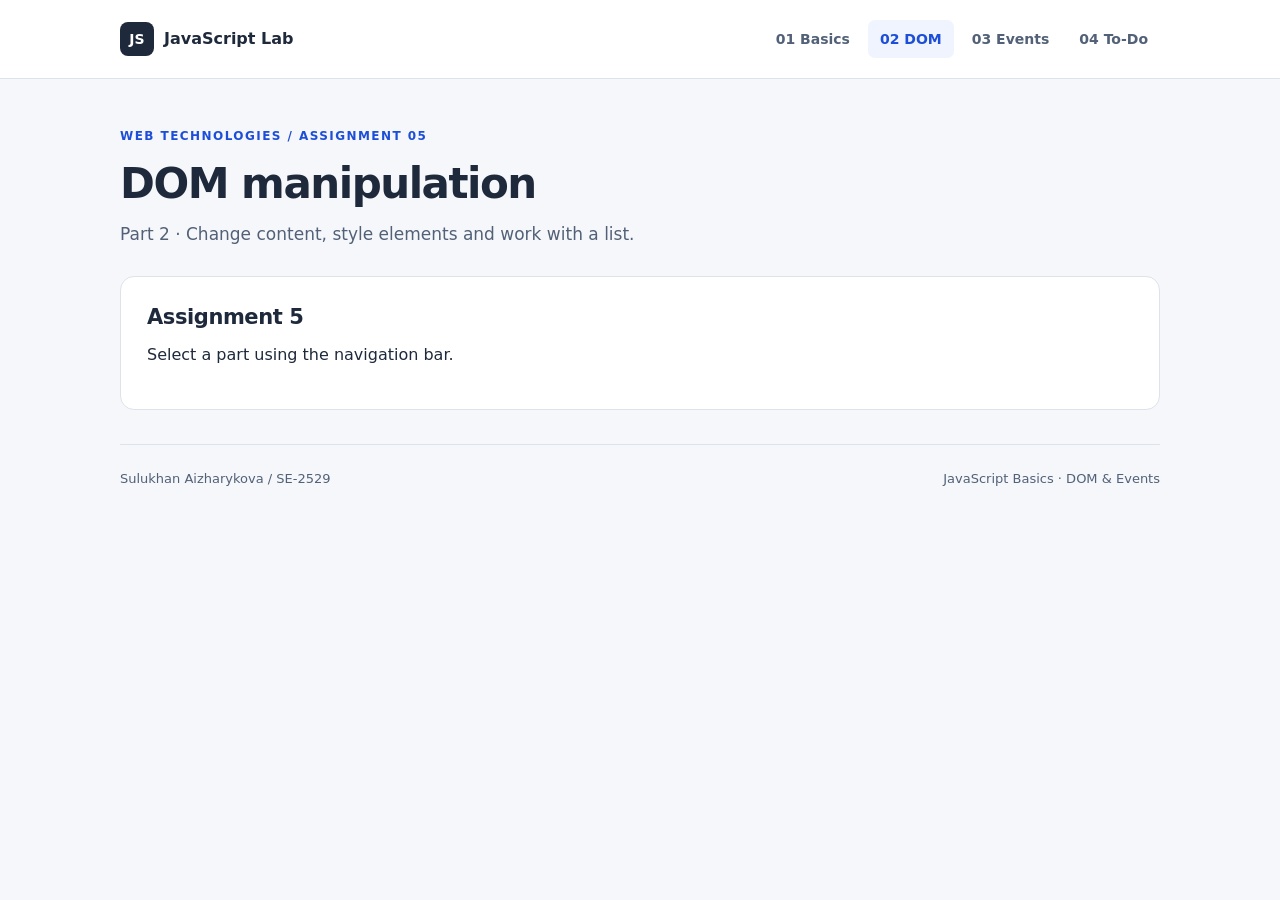
==== dom.html @ f7e80d5c "feat: add four pages with shared navbar and responsive styles" ====
<!DOCTYPE html>
<html lang="en">
<head>
  <meta charset="UTF-8">
  <meta name="viewport" content="width=device-width, initial-scale=1.0">
  <meta name="description" content="Assignment 5 JavaScript basics, DOM manipulation and events by Sulukhan Aizharykova, SE-2529.">
  <title>DOM manipulation | JavaScript Lab</title>
  <link rel="stylesheet" href="assets/css/style.css">
</head>
<body>
  <a class="skip-link" href="#main">Skip to content</a>
  <header class="site-header">
    <div class="shell header-inner">
      <a class="brand" href="index.html"><span class="brand-icon" aria-hidden="true">JS</span> JavaScript Lab</a>
      <nav aria-label="Assignment parts">
        <a href="index.html">01 Basics</a>
        <a href="dom.html" aria-current="page">02 DOM</a>
        <a href="events.html">03 Events</a>
        <a href="todo.html">04 To-Do</a>
      </nav>
    </div>
  </header>
  <main id="main" class="shell">
    <div class="page-heading">
      <p class="eyebrow">WEB TECHNOLOGIES / ASSIGNMENT 05</p>
      <h1>DOM manipulation</h1>
      <p class="intro">Part 2 · Change content, style elements and work with a list.</p>
    </div>
    <section class="card"><h2>Assignment 5</h2><p>Select a part using the navigation bar.</p></section>
  </main>
  <footer class="shell site-footer">
    <span>Sulukhan Aizharykova <span aria-hidden="true">/</span> SE-2529</span>
    <span>JavaScript Basics · DOM &amp; Events</span>
  </footer>
</body>
</html>
---- assets/css/style.css ----
:root {
  color-scheme: light;
  --ink: #1e293b;
  --muted: #526177;
  --line: #dce3eb;
  --accent: #1d4ed8;
  --soft: #eff4ff;
  --surface: #ffffff;
}
* { box-sizing: border-box; }
body { margin: 0; background: #f5f7fa; color: var(--ink); font: 16px/1.6 system-ui, -apple-system, BlinkMacSystemFont, "Segoe UI", sans-serif; }
a { color: var(--accent); text-underline-offset: 3px; }
button, input, select { font: inherit; }
button, input, select, a { -webkit-tap-highlight-color: transparent; }
:focus-visible { outline: 3px solid #e89713; outline-offset: 4px; }
.shell { width: min(1040px, calc(100% - 48px)); margin-inline: auto; }
.site-header { background: var(--surface); border-bottom: 1px solid var(--line); }
.header-inner { display: flex; justify-content: space-between; align-items: center; gap: 24px; padding-block: 20px; }
.brand { display: inline-flex; align-items: center; gap: 10px; font-weight: 750; text-decoration: none; color: var(--ink); white-space: nowrap; }
.brand-icon { display: inline-grid; place-items: center; width: 34px; height: 34px; border-radius: 8px; background: var(--ink); color: #fff; font-size: 14px; }
nav { display: flex; flex-wrap: wrap; gap: 6px; }
nav a { padding: 8px 12px; color: var(--muted); border-radius: 7px; font-size: 14px; font-weight: 600; text-decoration: none; }
nav a:hover, nav a[aria-current="page"] { color: var(--accent); background: var(--soft); }
.page-heading { padding: 48px 0 28px; max-width: 740px; }
.eyebrow { color: var(--accent); font-size: 12px; font-weight: 750; letter-spacing: 0.12em; margin: 0 0 12px; }
h1 { margin: 0 0 12px; font-size: clamp(30px, 5vw, 42px); line-height: 1.2; letter-spacing: -0.035em; }
.intro { color: var(--muted); margin: 0; font-size: 17px; }
.grid { display: grid; grid-template-columns: repeat(2, minmax(0, 1fr)); gap: 20px; }
.card { background: var(--surface); padding: 26px; border: 1px solid var(--line); border-radius: 14px; margin-bottom: 20px; }
.grid .card { margin-bottom: 0; }
.task-label { margin: 0 0 8px; color: var(--accent); font-size: 12px; font-weight: 750; letter-spacing: 0.08em; text-transform: uppercase; }
h2 { margin: 0 0 10px; font-size: 21px; line-height: 1.35; letter-spacing: -0.02em; }
.card > p:not(.task-label) { margin-top: 0; }
.muted, .hint { color: var(--muted); }
.hint { font-size: 14px; }
.actions { display: flex; flex-wrap: wrap; gap: 10px; margin-top: 16px; }
button, .button { display: inline-flex; align-items: center; justify-content: center; border: 1px solid transparent; border-radius: 7px; background: var(--accent); color: #fff; padding: 9px 16px; font-weight: 600; text-decoration: none; cursor: pointer; }
button:hover, .button:hover { background: #173fae; }
button.secondary { color: var(--ink); background: #f1f4f8; border-color: var(--line); }
button.secondary:hover { background: #e4eaf2; }
button:disabled { opacity: 0.45; cursor: not-allowed; }
button.danger { background: #fff; color: #b42318; border-color: #f2cbc8; padding: 5px 12px; font-size: 14px; }
button.danger:hover { background: #fff1f0; }
label { display: block; font-weight: 600; font-size: 14px; margin-bottom: 6px; }
input:not([type="checkbox"]), select { width: 100%; min-height: 44px; border: 1px solid #aebac9; border-radius: 7px; padding: 9px 12px; background: #fff; color: var(--ink); }
input::placeholder { color: #66758a; }
.demo-block { padding: 22px; background-color: #eff4ff; border: 1px dashed #a9bce2; border-radius: 9px; font-size: 16px; color: #1e293b; }
.mouse-box { display: grid; place-items: center; text-align: center; min-height: 140px; background-color: #eff4ff; border: 1px dashed #a9bce2; border-radius: 9px; color: #1e293b; padding: 20px; }
.result { display: block; background: #f1f5f9; border: 1px solid var(--line); padding: 14px 16px; margin: 16px 0 0; border-radius: 8px; min-height: 54px; white-space: pre-wrap; overflow-wrap: anywhere; }
.result.error { background: #fff1f0; border-color: #f2cbc8; color: #9e2018; }
.list { margin: 16px 0 0; padding-left: 24px; }
.list li { padding: 5px 0; }
.calculator-fields { display: grid; grid-template-columns: 1fr 160px 1fr; gap: 14px; align-items: end; }
.wide { margin-top: 20px; }
.todo-card { max-width: 800px; }
.todo-form { display: flex; align-items: end; gap: 12px; }
.todo-input { flex: 1; min-width: 0; }
.todo-form button { min-height: 44px; white-space: nowrap; }
.todo-list { margin: 20px 0 0; padding: 0; list-style: none; }
.todo-item { display: flex; align-items: center; gap: 12px; border-top: 1px solid var(--line); padding: 14px 0; }
.todo-item label { display: flex; flex: 1; align-items: center; gap: 12px; min-width: 0; margin: 0; font-size: 16px; font-weight: 400; cursor: pointer; }
.todo-item input { width: 18px; height: 18px; flex-shrink: 0; accent-color: var(--accent); }
.todo-item span { overflow-wrap: anywhere; }
.todo-item.completed span { text-decoration: line-through; color: var(--muted); }
.todo-meta { display: flex; flex-wrap: wrap; gap: 8px; align-items: center; justify-content: space-between; margin-top: 18px; font-size: 14px; color: var(--muted); }
.empty { text-align: center; padding: 30px 16px; border: 1px dashed var(--line); border-radius: 8px; color: var(--muted); margin-top: 20px; }
.empty[hidden] { display: none; }
.site-footer { display: flex; flex-wrap: wrap; justify-content: space-between; gap: 12px; padding: 24px 0 30px; margin-top: 34px; border-top: 1px solid var(--line); font-size: 13px; color: var(--muted); }
pre { margin: 0; font: 14px/1.8 ui-monospace, SFMono-Regular, Consolas, monospace; white-space: pre-wrap; overflow-wrap: anywhere; }
.skip-link { position: absolute; top: -100px; left: 16px; padding: 8px 14px; background: #fff; z-index: 10; }
.skip-link:focus { top: 8px; }
@media (max-width: 720px) {
  .shell { width: min(100% - 32px, 1040px); }
  .header-inner { align-items: flex-start; flex-direction: column; gap: 12px; }
  nav { width: 100%; }
  nav a { padding: 7px 9px; font-size: 13px; }
  .page-heading { padding-top: 32px; }
  .grid, .calculator-fields { grid-template-columns: 1fr; }
  .card { padding: 20px; }
  .todo-form { align-items: stretch; flex-direction: column; }
}
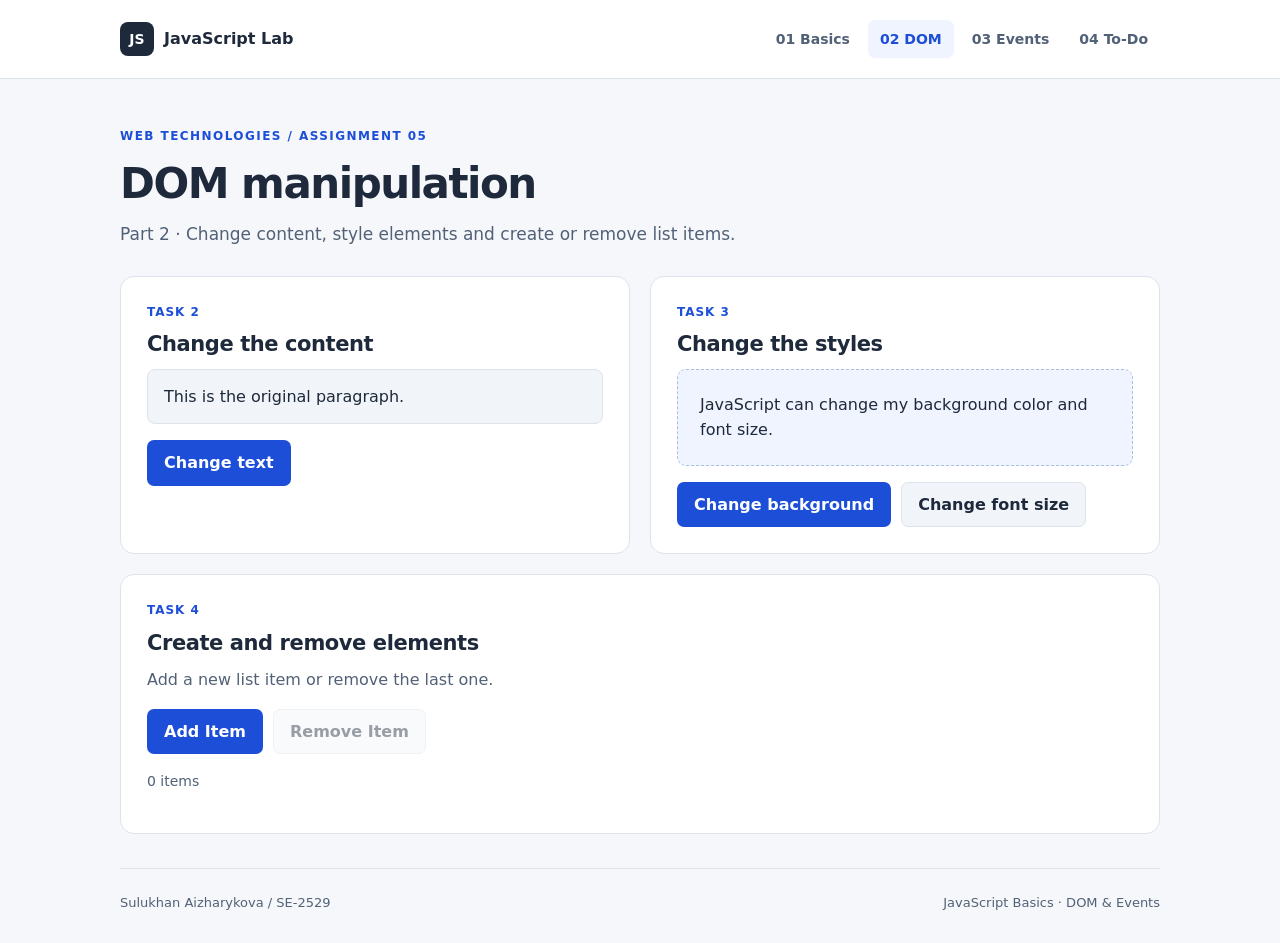
==== commit 3cbc24df: "feat: complete DOM tasks 2 to 4 for text styles and list elements" ====
--- a/dom.html
+++ b/dom.html
@@ -6,6 +6,7 @@
   <meta name="description" content="Assignment 5 JavaScript basics, DOM manipulation and events by Sulukhan Aizharykova, SE-2529.">
   <title>DOM manipulation | JavaScript Lab</title>
   <link rel="stylesheet" href="assets/css/style.css">
+  <script src="assets/js/dom.js" defer></script>
 </head>
 <body>
   <a class="skip-link" href="#main">Skip to content</a>
@@ -24,9 +25,38 @@
     <div class="page-heading">
       <p class="eyebrow">WEB TECHNOLOGIES / ASSIGNMENT 05</p>
       <h1>DOM manipulation</h1>
-      <p class="intro">Part 2 · Change content, style elements and work with a list.</p>
+      <p class="intro">Part 2 · Change content, style elements and create or remove list items.</p>
     </div>
-    <section class="card"><h2>Assignment 5</h2><p>Select a part using the navigation bar.</p></section>
+
+    <div class="grid">
+      <section class="card" aria-labelledby="content-title">
+        <p class="task-label">Task 2</p>
+        <h2 id="content-title">Change the content</h2>
+        <p id="changeable-paragraph" class="result" aria-live="polite">This is the original paragraph.</p>
+        <div class="actions"><button id="change-text-button" type="button">Change text</button></div>
+      </section>
+      <section class="card" aria-labelledby="styles-title">
+        <p class="task-label">Task 3</p>
+        <h2 id="styles-title">Change the styles</h2>
+        <div id="style-block" class="demo-block">JavaScript can change my background color and font size.</div>
+        <div class="actions">
+          <button id="change-color-button" type="button">Change background</button>
+          <button id="change-size-button" class="secondary" type="button">Change font size</button>
+        </div>
+      </section>
+    </div>
+    <section class="card wide" aria-labelledby="items-title">
+      <p class="task-label">Task 4</p>
+      <h2 id="items-title">Create and remove elements</h2>
+      <p class="muted">Add a new list item or remove the last one.</p>
+      <div class="actions">
+        <button id="add-item-button" type="button">Add Item</button>
+        <button id="remove-item-button" class="secondary" type="button" disabled>Remove Item</button>
+      </div>
+      <ul id="item-list" class="list" aria-label="Demo items" aria-live="polite"></ul>
+      <p id="item-count" class="hint" role="status">0 items</p>
+    </section>
+
   </main>
   <footer class="shell site-footer">
     <span>Sulukhan Aizharykova <span aria-hidden="true">/</span> SE-2529</span>
